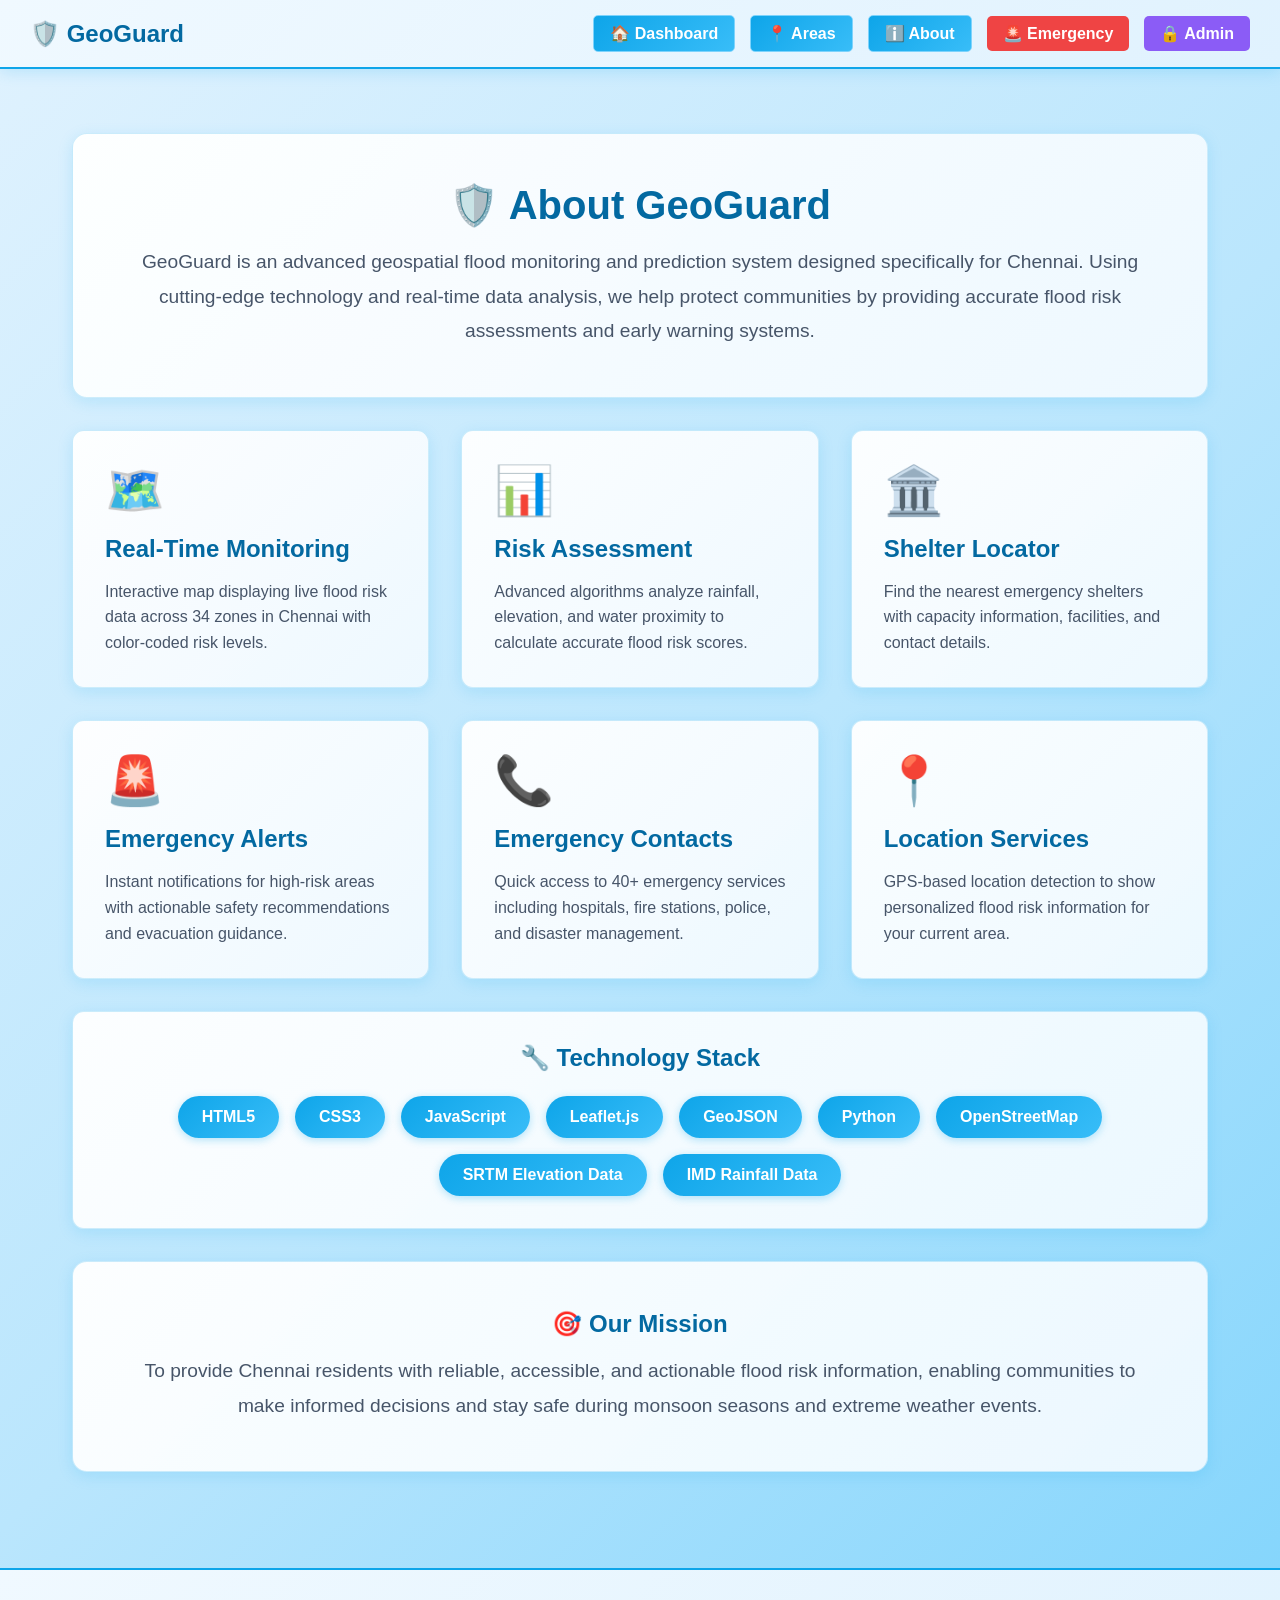
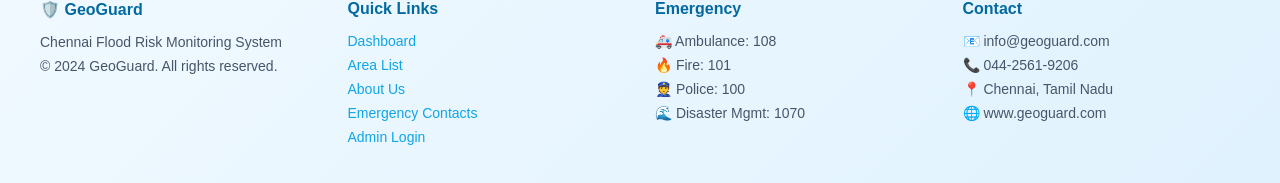
==== web/about.html @ 132270ce "Initial commit: GeoGuard flood risk monitor" ====
<!DOCTYPE html>
<html lang="en">
<head>
    <meta charset="UTF-8">
    <meta name="viewport" content="width=device-width, initial-scale=1.0">
    <title>About - GeoGuard</title>
    <link rel="stylesheet" href="style.css">
    <style>
        body {
            height: auto;
            overflow-y: auto;
            min-height: 100vh;
        }
        
        .about-container {
            max-width: 1200px;
            margin: 2rem auto;
            padding: 2rem;
        }
        
        .about-hero {
            background: linear-gradient(135deg, rgba(255, 255, 255, 0.95) 0%, rgba(240, 249, 255, 0.95) 100%);
            padding: 3rem;
            border-radius: 15px;
            text-align: center;
            margin-bottom: 2rem;
            box-shadow: 0 4px 15px rgba(14, 165, 233, 0.15);
            border: 1px solid rgba(14, 165, 233, 0.2);
        }
        
        .about-hero h1 {
            color: #0369a1;
            font-size: 2.5rem;
            margin-bottom: 1rem;
        }
        
        .about-hero p {
            color: #475569;
            font-size: 1.2rem;
            line-height: 1.8;
        }
        
        .features-grid {
            display: grid;
            grid-template-columns: repeat(auto-fit, minmax(300px, 1fr));
            gap: 2rem;
            margin-bottom: 2rem;
        }
        
        .feature-card {
            background: linear-gradient(135deg, rgba(255, 255, 255, 0.95) 0%, rgba(240, 249, 255, 0.95) 100%);
            padding: 2rem;
            border-radius: 12px;
            box-shadow: 0 4px 15px rgba(14, 165, 233, 0.15);
            border: 1px solid rgba(14, 165, 233, 0.2);
            transition: all 0.3s;
        }
        
        .feature-card:hover {
            transform: translateY(-5px);
            box-shadow: 0 8px 25px rgba(14, 165, 233, 0.25);
        }
        
        .feature-icon {
            font-size: 3rem;
            margin-bottom: 1rem;
        }
        
        .feature-card h3 {
            color: #0369a1;
            margin-bottom: 1rem;
            font-size: 1.5rem;
        }
        
        .feature-card p {
            color: #475569;
            line-height: 1.6;
        }
        
        .tech-stack {
            background: linear-gradient(135deg, rgba(255, 255, 255, 0.95) 0%, rgba(240, 249, 255, 0.95) 100%);
            padding: 2rem;
            border-radius: 12px;
            box-shadow: 0 4px 15px rgba(14, 165, 233, 0.15);
            border: 1px solid rgba(14, 165, 233, 0.2);
            margin-bottom: 2rem;
        }
        
        .tech-stack h2 {
            color: #0369a1;
            margin-bottom: 1.5rem;
            text-align: center;
        }
        
        .tech-list {
            display: flex;
            flex-wrap: wrap;
            gap: 1rem;
            justify-content: center;
        }
        
        .tech-item {
            background: linear-gradient(135deg, #0ea5e9 0%, #38bdf8 100%);
            color: white;
            padding: 0.75rem 1.5rem;
            border-radius: 25px;
            font-weight: 600;
            box-shadow: 0 2px 8px rgba(14, 165, 233, 0.3);
        }
    </style>
</head>
<body>
    <div class="header">
        <div class="logo">
            <span class="logo-icon">🛡️</span>
            <span>GeoGuard</span>
        </div>
        <nav class="nav">
            <a href="index.html" class="nav-link">🏠 Dashboard</a>
            <a href="areas.html" class="nav-link">📍 Areas</a>
            <a href="about.html" class="nav-link active">ℹ️ About</a>
            <a href="emergency.html" class="emergency-link">🚨 Emergency</a>
            <a href="login.html" class="admin-link">🔒 Admin</a>
        </nav>
    </div>

    <div class="about-container">
        <div class="about-hero">
            <h1>🛡️ About GeoGuard</h1>
            <p>GeoGuard is an advanced geospatial flood monitoring and prediction system designed specifically for Chennai. 
            Using cutting-edge technology and real-time data analysis, we help protect communities by providing accurate 
            flood risk assessments and early warning systems.</p>
        </div>

        <div class="features-grid">
            <div class="feature-card">
                <div class="feature-icon">🗺️</div>
                <h3>Real-Time Monitoring</h3>
                <p>Interactive map displaying live flood risk data across 34 zones in Chennai with color-coded risk levels.</p>
            </div>

            <div class="feature-card">
                <div class="feature-icon">📊</div>
                <h3>Risk Assessment</h3>
                <p>Advanced algorithms analyze rainfall, elevation, and water proximity to calculate accurate flood risk scores.</p>
            </div>

            <div class="feature-card">
                <div class="feature-icon">🏛️</div>
                <h3>Shelter Locator</h3>
                <p>Find the nearest emergency shelters with capacity information, facilities, and contact details.</p>
            </div>

            <div class="feature-card">
                <div class="feature-icon">🚨</div>
                <h3>Emergency Alerts</h3>
                <p>Instant notifications for high-risk areas with actionable safety recommendations and evacuation guidance.</p>
            </div>

            <div class="feature-card">
                <div class="feature-icon">📞</div>
                <h3>Emergency Contacts</h3>
                <p>Quick access to 40+ emergency services including hospitals, fire stations, police, and disaster management.</p>
            </div>

            <div class="feature-card">
                <div class="feature-icon">📍</div>
                <h3>Location Services</h3>
                <p>GPS-based location detection to show personalized flood risk information for your current area.</p>
            </div>
        </div>

        <div class="tech-stack">
            <h2>🔧 Technology Stack</h2>
            <div class="tech-list">
                <span class="tech-item">HTML5</span>
                <span class="tech-item">CSS3</span>
                <span class="tech-item">JavaScript</span>
                <span class="tech-item">Leaflet.js</span>
                <span class="tech-item">GeoJSON</span>
                <span class="tech-item">Python</span>
                <span class="tech-item">OpenStreetMap</span>
                <span class="tech-item">SRTM Elevation Data</span>
                <span class="tech-item">IMD Rainfall Data</span>
            </div>
        </div>

        <div class="about-hero">
            <h2 style="color: #0369a1; margin-bottom: 1rem;">🎯 Our Mission</h2>
            <p>To provide Chennai residents with reliable, accessible, and actionable flood risk information, 
            enabling communities to make informed decisions and stay safe during monsoon seasons and extreme weather events.</p>
        </div>
    </div>

    <footer class="footer">
        <div class="footer-content">
            <div class="footer-section">
                <h4>🛡️ GeoGuard</h4>
                <p>Chennai Flood Risk Monitoring System</p>
                <p>&copy; 2024 GeoGuard. All rights reserved.</p>
            </div>
            <div class="footer-section">
                <h4>Quick Links</h4>
                <a href="index.html">Dashboard</a>
                <a href="areas.html">Area List</a>
                <a href="about.html">About Us</a>
                <a href="emergency.html">Emergency Contacts</a>
                <a href="login.html">Admin Login</a>
            </div>
            <div class="footer-section">
                <h4>Emergency</h4>
                <p>🚑 Ambulance: 108</p>
                <p>🔥 Fire: 101</p>
                <p>👮 Police: 100</p>
                <p>🌊 Disaster Mgmt: 1070</p>
            </div>
            <div class="footer-section">
                <h4>Contact</h4>
                <p>📧 info@geoguard.com</p>
                <p>📞 044-2561-9206</p>
                <p>📍 Chennai, Tamil Nadu</p>
                <p>🌐 www.geoguard.com</p>
            </div>
        </div>
    </footer>
</body>
</html>
---- web/style.css ----
* {
    margin: 0;
    padding: 0;
    box-sizing: border-box;
}

body {
    font-family: 'Segoe UI', Tahoma, Geneva, Verdana, sans-serif;
    background: linear-gradient(135deg, #e0f2fe 0%, #bae6fd 50%, #7dd3fc 100%);
    color: #0c4a6e;
    height: 100vh;
    overflow: hidden;
}

.header {
    background: linear-gradient(135deg, #f0f9ff 0%, #e0f2fe 100%);
    padding: 15px 30px;
    display: flex;
    justify-content: space-between;
    align-items: center;
    backdrop-filter: blur(10px);
    border-bottom: 2px solid #0ea5e9;
    box-shadow: 0 2px 15px rgba(14, 165, 233, 0.2);
}

.logo {
    font-size: 24px;
    font-weight: bold;
    color: #0369a1;
}

.nav {
    display: flex;
    gap: 15px;
    align-items: center;
}

.nav-link {
    background: linear-gradient(135deg, #0ea5e9 0%, #38bdf8 100%);
    color: #fff;
    padding: 8px 16px;
    border-radius: 5px;
    text-decoration: none;
    font-weight: bold;
    transition: all 0.3s;
    border: 1px solid #7dd3fc;
}

.nav-link:hover {
    background: linear-gradient(135deg, #0284c7 0%, #0ea5e9 100%);
    transform: scale(1.05);
    box-shadow: 0 4px 12px rgba(14, 165, 233, 0.3);
}

.status-bar {
    display: flex;
    gap: 30px;
    align-items: center;
}

.emergency-link {
    background: #ef4444;
    color: #fff;
    padding: 8px 16px;
    border-radius: 5px;
    text-decoration: none;
    font-weight: bold;
    transition: all 0.3s;
}

.emergency-link:hover {
    background: #dc2626;
    transform: scale(1.05);
}

.emergency-link:hover {
    background: linear-gradient(135deg, #dc2626 0%, #ef4444 100%);
    transform: translateY(-2px);
    box-shadow: 0 6px 20px rgba(239, 68, 68, 0.4);
}

.admin-link {
    background: #8b5cf6;
    color: #fff;
    padding: 8px 16px;
    border-radius: 5px;
    text-decoration: none;
    font-weight: bold;
    transition: all 0.3s;
}

.admin-link:hover {
    background: #7c3aed;
    transform: scale(1.05);
}

.status-item {
    display: flex;
    flex-direction: column;
    align-items: center;
}

.status-label {
    font-size: 12px;
    opacity: 0.8;
    color: #475569;
}

.risk-high {
    color: #ef4444;
    font-weight: bold;
}

.main-container {
    display: flex;
    height: calc(100vh - 70px);
    gap: 10px;
    padding: 10px;
}

.left-panel, .right-panel {
    background: linear-gradient(135deg, rgba(255, 255, 255, 0.95) 0%, rgba(240, 249, 255, 0.95) 100%);
    backdrop-filter: blur(10px);
    border-radius: 10px;
    padding: 20px;
    overflow-y: auto;
    box-shadow: 0 4px 15px rgba(14, 165, 233, 0.15);
    border: 1px solid rgba(14, 165, 233, 0.2);
}

.left-panel {
    width: 20%;
    min-width: 250px;
}

.right-panel {
    width: 20%;
    min-width: 250px;
}

.map-container {
    flex: 1;
    border-radius: 10px;
    overflow: hidden;
    box-shadow: 0 8px 32px rgba(0, 0, 0, 0.3);
    position: relative;
}

.map-controls {
    position: absolute;
    top: 20px;
    left: 20px;
    right: 20px;
    z-index: 1000;
    display: flex;
    gap: 10px;
}

.search-container {
    flex: 1;
    position: relative;
}

.location-search {
    width: 100%;
    padding: 12px 20px;
    border: 2px solid #bae6fd;
    border-radius: 25px;
    font-size: 14px;
    box-shadow: 0 2px 10px rgba(14, 165, 233, 0.15);
    background: rgba(255, 255, 255, 0.95);
    color: #0c4a6e;
}

.location-search:focus {
    outline: none;
    box-shadow: 0 4px 15px rgba(14, 165, 233, 0.3);
    border-color: #0ea5e9;
}

.search-results {
    position: absolute;
    top: 50px;
    left: 0;
    right: 0;
    background: linear-gradient(135deg, rgba(255, 255, 255, 0.98) 0%, rgba(240, 249, 255, 0.98) 100%);
    border-radius: 10px;
    box-shadow: 0 4px 15px rgba(14, 165, 233, 0.2);
    max-height: 300px;
    overflow-y: auto;
    display: none;
    border: 1px solid #bae6fd;
}

.search-results.active {
    display: block;
}

.search-result-item {
    padding: 12px 20px;
    cursor: pointer;
    border-bottom: 1px solid rgba(14, 165, 233, 0.1);
    color: #0c4a6e;
    transition: all 0.2s;
}

.search-result-item:hover {
    background: rgba(14, 165, 233, 0.1);
}

.search-result-item:last-child {
    border-bottom: none;
}

.location-btn {
    background: linear-gradient(135deg, #0ea5e9 0%, #38bdf8 100%);
    color: white;
    border: 1px solid #7dd3fc;
    padding: 12px 24px;
    border-radius: 25px;
    font-size: 14px;
    font-weight: bold;
    cursor: pointer;
    box-shadow: 0 2px 10px rgba(14, 165, 233, 0.2);
    transition: all 0.3s;
    white-space: nowrap;
}

.location-btn:hover {
    background: linear-gradient(135deg, #0284c7 0%, #0ea5e9 100%);
    transform: scale(1.05);
    box-shadow: 0 4px 15px rgba(14, 165, 233, 0.3);
}

.location-btn:active {
    transform: scale(0.95);
}

#map {
    width: 100%;
    height: 100%;
}

.panel-section {
    margin-bottom: 30px;
}

.panel-section h3 {
    margin-bottom: 15px;
    font-size: 18px;
    border-bottom: 2px solid #0ea5e9;
    padding-bottom: 10px;
    color: #0369a1;
}

.metric-card {
    background: linear-gradient(135deg, rgba(255, 255, 255, 0.9) 0%, rgba(240, 249, 255, 0.9) 100%);
    padding: 15px;
    border-radius: 8px;
    margin-bottom: 10px;
    border-left: 4px solid;
    box-shadow: 0 2px 8px rgba(14, 165, 233, 0.1);
    cursor: pointer;
    transition: all 0.3s ease;
    border: 1px solid rgba(14, 165, 233, 0.15);
}

.metric-card:hover {
    transform: translateX(5px);
    box-shadow: 0 4px 15px rgba(14, 165, 233, 0.25);
    border: 1px solid rgba(14, 165, 233, 0.3);
}

.metric-card.safe {
    border-color: #10b981;
}

.metric-card.moderate {
    border-color: #f59e0b;
}

.metric-card.high {
    border-color: #f97316;
}

.metric-card.severe {
    border-color: #ef4444;
}

.metric-label {
    font-size: 14px;
    opacity: 0.8;
    margin-bottom: 5px;
    color: #475569;
}

.metric-value {
    font-size: 32px;
    font-weight: bold;
    color: #0369a1;
}

.alert-item {
    background: linear-gradient(135deg, rgba(239, 68, 68, 0.2) 0%, rgba(220, 38, 38, 0.2) 100%);
    border-left: 4px solid #ef4444;
    padding: 12px;
    border-radius: 5px;
    margin-bottom: 10px;
    font-size: 14px;
    border: 1px solid rgba(239, 68, 68, 0.3);
    box-shadow: 0 2px 8px rgba(239, 68, 68, 0.2);
}

.alert-item code {
    background: rgba(0, 0, 0, 0.3);
    padding: 2px 6px;
    border-radius: 3px;
    font-family: 'Courier New', monospace;
    font-size: 12px;
}

.contact-list {
    display: flex;
    flex-direction: column;
    gap: 10px;
}

.contact-item {
    background: linear-gradient(135deg, rgba(255, 255, 255, 0.8) 0%, rgba(240, 249, 255, 0.8) 100%);
    padding: 12px;
    border-radius: 5px;
    font-size: 14px;
    color: #0c4a6e;
    box-shadow: 0 2px 6px rgba(14, 165, 233, 0.1);
    border: 1px solid rgba(14, 165, 233, 0.15);
}

.leaflet-popup-content-wrapper {
    background: rgba(255, 255, 255, 0.98);
    color: #0c4a6e;
    border-radius: 8px;
}

.leaflet-popup-content {
    margin: 15px;
}

.popup-title {
    font-size: 16px;
    font-weight: bold;
    margin-bottom: 10px;
    color: #0369a1;
}

.popup-info {
    font-size: 13px;
    line-height: 1.6;
    color: #0c4a6e;
}

.popup-info div {
    margin-bottom: 5px;
}

.shelter-item:hover {
    background: rgba(16, 185, 129, 0.1) !important;
    transform: translateX(5px) !important;
}

.shelter-marker {
    font-size: 24px;
}

::-webkit-scrollbar {
    width: 8px;
}

::-webkit-scrollbar-track {
    background: rgba(186, 230, 253, 0.3);
    border-radius: 10px;
}

::-webkit-scrollbar-thumb {
    background: rgba(14, 165, 233, 0.5);
    border-radius: 10px;
}

::-webkit-scrollbar-thumb:hover {
    background: rgba(14, 165, 233, 0.7);
}

/* Footer */
.footer {
    background: linear-gradient(135deg, #f0f9ff 0%, #e0f2fe 100%);
    padding: 30px;
    border-top: 2px solid #0ea5e9;
    margin-top: auto;
}

.footer-content {
    max-width: 1200px;
    margin: 0 auto;
    display: grid;
    grid-template-columns: repeat(auto-fit, minmax(200px, 1fr));
    gap: 30px;
}

.footer-section h4 {
    color: #0369a1;
    margin-bottom: 15px;
    font-size: 16px;
}

.footer-section p {
    color: #475569;
    font-size: 14px;
    margin-bottom: 8px;
}

.footer-section a {
    display: block;
    color: #0ea5e9;
    text-decoration: none;
    font-size: 14px;
    margin-bottom: 8px;
    transition: all 0.3s;
}

.footer-section a:hover {
    color: #0284c7;
    padding-left: 5px;
}

@media (max-width: 768px) {
    .footer-content {
        grid-template-columns: 1fr;
        text-align: center;
    }
}
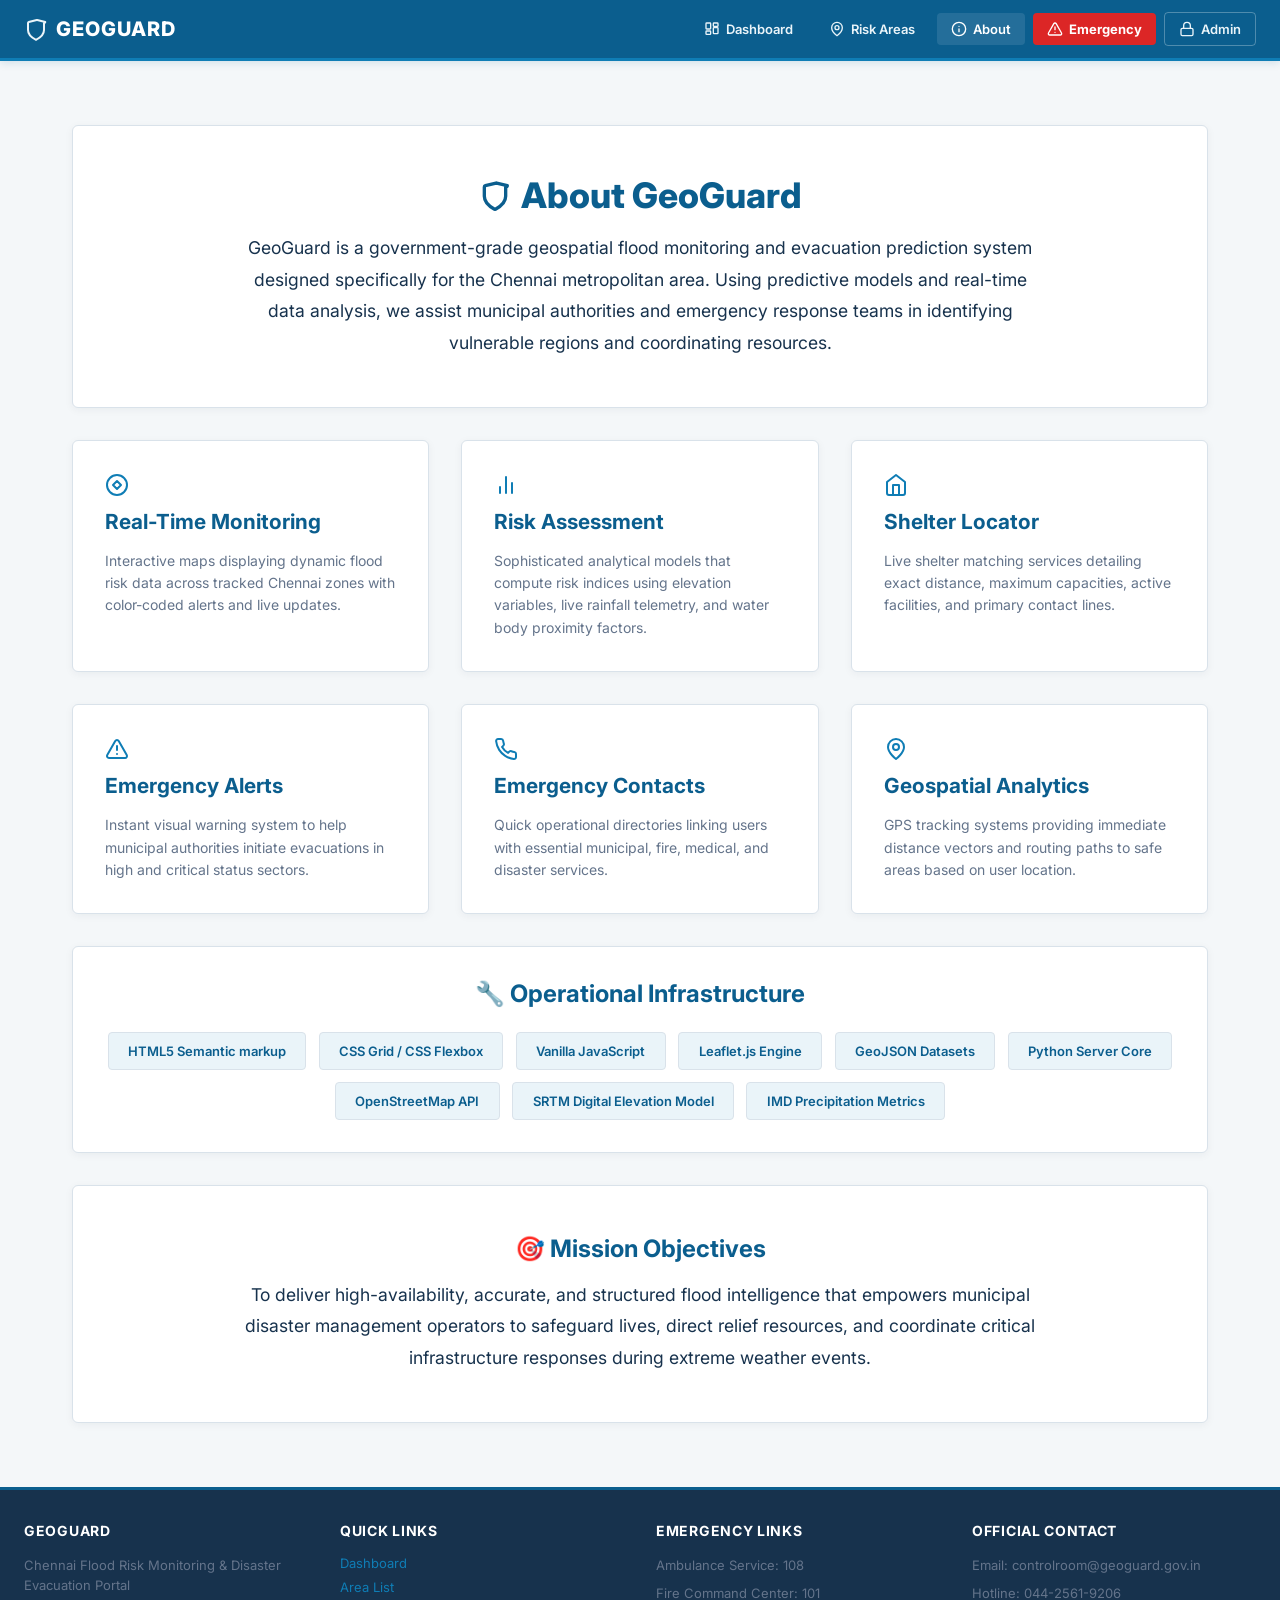
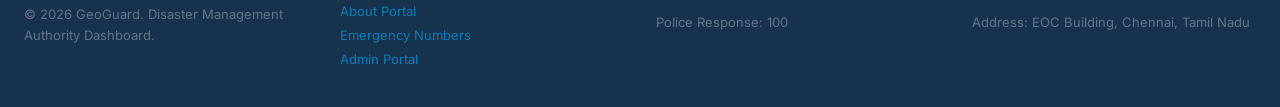
==== commit 55519901: "Redesign Citizen and Admin dashboards, implement dynamic alert synchronization, horizontal emergency" ====
--- a/web/about.html
+++ b/web/about.html
@@ -16,210 +16,251 @@
             max-width: 1200px;
             margin: 2rem auto;
             padding: 2rem;
+            display: flex;
+            flex-direction: column;
+            gap: 2rem;
         }
         
         .about-hero {
-            background: linear-gradient(135deg, rgba(255, 255, 255, 0.95) 0%, rgba(240, 249, 255, 0.95) 100%);
+            background-color: #FFFFFF;
             padding: 3rem;
-            border-radius: 15px;
+            border-radius: 6px;
             text-align: center;
-            margin-bottom: 2rem;
-            box-shadow: 0 4px 15px rgba(14, 165, 233, 0.15);
-            border: 1px solid rgba(14, 165, 233, 0.2);
+            box-shadow: 0 2px 8px rgba(15, 45, 65, 0.05);
+            border: 1px solid #D9E2EA;
         }
         
         .about-hero h1 {
-            color: #0369a1;
-            font-size: 2.5rem;
+            color: #0B5E8E;
+            font-size: 2.2rem;
+            font-weight: 800;
             margin-bottom: 1rem;
+            display: flex;
+            align-items: center;
+            justify-content: center;
+            gap: 10px;
         }
         
         .about-hero p {
-            color: #475569;
-            font-size: 1.2rem;
+            color: #17324D;
+            font-size: 1.1rem;
             line-height: 1.8;
+            max-width: 800px;
+            margin: 0 auto;
         }
         
         .features-grid {
             display: grid;
             grid-template-columns: repeat(auto-fit, minmax(300px, 1fr));
             gap: 2rem;
-            margin-bottom: 2rem;
         }
         
         .feature-card {
-            background: linear-gradient(135deg, rgba(255, 255, 255, 0.95) 0%, rgba(240, 249, 255, 0.95) 100%);
+            background-color: #FFFFFF;
             padding: 2rem;
-            border-radius: 12px;
-            box-shadow: 0 4px 15px rgba(14, 165, 233, 0.15);
-            border: 1px solid rgba(14, 165, 233, 0.2);
-            transition: all 0.3s;
+            border-radius: 6px;
+            box-shadow: 0 2px 8px rgba(15, 45, 65, 0.05);
+            border: 1px solid #D9E2EA;
+            transition: all 0.2s ease;
         }
         
         .feature-card:hover {
-            transform: translateY(-5px);
-            box-shadow: 0 8px 25px rgba(14, 165, 233, 0.25);
-        }
-        
-        .feature-icon {
-            font-size: 3rem;
+            transform: translateY(-2px);
+            box-shadow: 0 4px 12px rgba(15, 45, 65, 0.08);
+        }
+        
+        .feature-icon-wrapper {
+            margin-bottom: 12px;
+            color: #0F7DB5;
+            display: inline-flex;
+            align-items: center;
+            justify-content: center;
+        }
+        
+        .feature-card h3 {
+            color: #0B5E8E;
             margin-bottom: 1rem;
-        }
-        
-        .feature-card h3 {
-            color: #0369a1;
-            margin-bottom: 1rem;
-            font-size: 1.5rem;
+            font-size: 1.3rem;
+            font-weight: 700;
         }
         
         .feature-card p {
-            color: #475569;
+            color: #64748B;
             line-height: 1.6;
+            font-size: 14px;
         }
         
         .tech-stack {
-            background: linear-gradient(135deg, rgba(255, 255, 255, 0.95) 0%, rgba(240, 249, 255, 0.95) 100%);
+            background-color: #FFFFFF;
             padding: 2rem;
-            border-radius: 12px;
-            box-shadow: 0 4px 15px rgba(14, 165, 233, 0.15);
-            border: 1px solid rgba(14, 165, 233, 0.2);
-            margin-bottom: 2rem;
+            border-radius: 6px;
+            box-shadow: 0 2px 8px rgba(15, 45, 65, 0.05);
+            border: 1px solid #D9E2EA;
         }
         
         .tech-stack h2 {
-            color: #0369a1;
+            color: #0B5E8E;
             margin-bottom: 1.5rem;
             text-align: center;
+            font-weight: 700;
         }
         
         .tech-list {
             display: flex;
             flex-wrap: wrap;
-            gap: 1rem;
+            gap: 0.8rem;
             justify-content: center;
         }
         
         .tech-item {
-            background: linear-gradient(135deg, #0ea5e9 0%, #38bdf8 100%);
-            color: white;
-            padding: 0.75rem 1.5rem;
-            border-radius: 25px;
+            background-color: #EAF4F9;
+            color: #0B5E8E;
+            padding: 0.6rem 1.2rem;
+            border-radius: 4px;
             font-weight: 600;
-            box-shadow: 0 2px 8px rgba(14, 165, 233, 0.3);
+            font-size: 13px;
+            border: 1px solid #D9E2EA;
         }
     </style>
 </head>
 <body>
-    <div class="header">
+    <!-- Government Emergency Header -->
+    <header class="header">
         <div class="logo">
-            <span class="logo-icon">🛡️</span>
-            <span>GeoGuard</span>
+            <svg xmlns="http://www.w3.org/2000/svg" width="24" height="24" viewBox="0 0 24 24" fill="none" stroke="currentColor" stroke-width="2" stroke-linecap="round" stroke-linejoin="round" class="logo-icon"><path d="M20 13c0 5-3.5 7.5-7.66 9.7a1 1 0 0 1-.68 0C7.5 20.5 4 18 4 13V6a1 1 0 0 1 .76-.97l8-2a1 1 0 0 1 .48 0l8 2A1 1 0 0 1 20 6z"/></svg>
+            <span>GEOGUARD</span>
         </div>
         <nav class="nav">
-            <a href="index.html" class="nav-link">🏠 Dashboard</a>
-            <a href="areas.html" class="nav-link">📍 Areas</a>
-            <a href="about.html" class="nav-link active">ℹ️ About</a>
-            <a href="emergency.html" class="emergency-link">🚨 Emergency</a>
-            <a href="login.html" class="admin-link">🔒 Admin</a>
+            <a href="index.html" class="nav-link">
+                <svg xmlns="http://www.w3.org/2000/svg" width="16" height="16" viewBox="0 0 24 24" fill="none" stroke="currentColor" stroke-width="2" stroke-linecap="round" stroke-linejoin="round"><rect width="7" height="9" x="3" y="3" rx="1"/><rect width="7" height="5" x="14" y="3" rx="1"/><rect width="7" height="9" x="14" y="10" rx="1"/><rect width="7" height="5" x="3" y="15" rx="1"/></svg>
+                Dashboard
+            </a>
+            <a href="areas.html" class="nav-link">
+                <svg xmlns="http://www.w3.org/2000/svg" width="16" height="16" viewBox="0 0 24 24" fill="none" stroke="currentColor" stroke-width="2" stroke-linecap="round" stroke-linejoin="round"><path d="M20 10c0 6-8 12-8 12s-8-6-8-12a8 8 0 0 1 16 0Z"/><circle cx="12" cy="10" r="3"/></svg>
+                Risk Areas
+            </a>
+            <a href="about.html" class="nav-link active">
+                <svg xmlns="http://www.w3.org/2000/svg" width="16" height="16" viewBox="0 0 24 24" fill="none" stroke="currentColor" stroke-width="2" stroke-linecap="round" stroke-linejoin="round"><circle cx="12" cy="12" r="10"/><path d="M12 16v-4"/><path d="M12 8h.01"/></svg>
+                About
+            </a>
+            <a href="emergency.html" class="emergency-link">
+                <svg xmlns="http://www.w3.org/2000/svg" width="16" height="16" viewBox="0 0 24 24" fill="none" stroke="currentColor" stroke-width="2" stroke-linecap="round" stroke-linejoin="round"><path d="m21.73 18-8-14a2 2 0 0 0-3.48 0l-8 14A2 2 0 0 0 4 21h16a2 2 0 0 0 1.73-3Z"/><line x1="12" y1="9" x2="12" y2="13"/><line x1="12" y1="17" x2="12.01" y2="17"/></svg>
+                Emergency
+            </a>
+            <a href="login.html" class="admin-link">
+                <svg xmlns="http://www.w3.org/2000/svg" width="16" height="16" viewBox="0 0 24 24" fill="none" stroke="currentColor" stroke-width="2" stroke-linecap="round" stroke-linejoin="round"><rect width="18" height="11" x="3" y="11" rx="2" ry="2"/><path d="M7 11V7a5 5 0 0 1 10 0v4"/></svg>
+                Admin
+            </a>
         </nav>
-    </div>
+    </header>
 
     <div class="about-container">
         <div class="about-hero">
-            <h1>🛡️ About GeoGuard</h1>
-            <p>GeoGuard is an advanced geospatial flood monitoring and prediction system designed specifically for Chennai. 
-            Using cutting-edge technology and real-time data analysis, we help protect communities by providing accurate 
-            flood risk assessments and early warning systems.</p>
+            <h1>
+                <svg xmlns="http://www.w3.org/2000/svg" width="32" height="32" viewBox="0 0 24 24" fill="none" stroke="currentColor" stroke-width="2.5" stroke-linecap="round" stroke-linejoin="round" style="color: #0B5E8E;"><path d="M20 13c0 5-3.5 7.5-7.66 9.7a1 1 0 0 1-.68 0C7.5 20.5 4 18 4 13V6a1 1 0 0 1 .76-.97l8-2a1 1 0 0 1 .48 0l8 2A1 1 0 0 1 20 6z"/></svg>
+                About GeoGuard
+            </h1>
+            <p>GeoGuard is a government-grade geospatial flood monitoring and evacuation prediction system designed specifically for the Chennai metropolitan area. Using predictive models and real-time data analysis, we assist municipal authorities and emergency response teams in identifying vulnerable regions and coordinating resources.</p>
         </div>
 
         <div class="features-grid">
             <div class="feature-card">
-                <div class="feature-icon">🗺️</div>
+                <div class="feature-icon-wrapper">
+                    <svg xmlns="http://www.w3.org/2000/svg" width="24" height="24" viewBox="0 0 24 24" fill="none" stroke="currentColor" stroke-width="2" stroke-linecap="round" stroke-linejoin="round"><circle cx="12" cy="12" r="10"/><polygon points="12 8 8 12 12 16 16 12 12 8"/></svg>
+                </div>
                 <h3>Real-Time Monitoring</h3>
-                <p>Interactive map displaying live flood risk data across 34 zones in Chennai with color-coded risk levels.</p>
-            </div>
-
-            <div class="feature-card">
-                <div class="feature-icon">📊</div>
+                <p>Interactive maps displaying dynamic flood risk data across tracked Chennai zones with color-coded alerts and live updates.</p>
+            </div>
+
+            <div class="feature-card">
+                <div class="feature-icon-wrapper">
+                    <svg xmlns="http://www.w3.org/2000/svg" width="24" height="24" viewBox="0 0 24 24" fill="none" stroke="currentColor" stroke-width="2" stroke-linecap="round" stroke-linejoin="round"><line x1="18" y1="20" x2="18" y2="10"/><line x1="12" y1="20" x2="12" y2="4"/><line x1="6" y1="20" x2="6" y2="14"/></svg>
+                </div>
                 <h3>Risk Assessment</h3>
-                <p>Advanced algorithms analyze rainfall, elevation, and water proximity to calculate accurate flood risk scores.</p>
-            </div>
-
-            <div class="feature-card">
-                <div class="feature-icon">🏛️</div>
+                <p>Sophisticated analytical models that compute risk indices using elevation variables, live rainfall telemetry, and water body proximity factors.</p>
+            </div>
+
+            <div class="feature-card">
+                <div class="feature-icon-wrapper">
+                    <svg xmlns="http://www.w3.org/2000/svg" width="24" height="24" viewBox="0 0 24 24" fill="none" stroke="currentColor" stroke-width="2" stroke-linecap="round" stroke-linejoin="round"><path d="m3 9 9-7 9 7v11a2 2 0 0 1-2 2H5a2 2 0 0 1-2-2z"/><polyline points="9 22 9 12 15 12 15 22"/></svg>
+                </div>
                 <h3>Shelter Locator</h3>
-                <p>Find the nearest emergency shelters with capacity information, facilities, and contact details.</p>
-            </div>
-
-            <div class="feature-card">
-                <div class="feature-icon">🚨</div>
+                <p>Live shelter matching services detailing exact distance, maximum capacities, active facilities, and primary contact lines.</p>
+            </div>
+
+            <div class="feature-card">
+                <div class="feature-icon-wrapper">
+                    <svg xmlns="http://www.w3.org/2000/svg" width="24" height="24" viewBox="0 0 24 24" fill="none" stroke="currentColor" stroke-width="2" stroke-linecap="round" stroke-linejoin="round"><path d="m21.73 18-8-14a2 2 0 0 0-3.48 0l-8 14A2 2 0 0 0 4 21h16a2 2 0 0 0 1.73-3Z"/><line x1="12" y1="9" x2="12" y2="13"/><line x1="12" y1="17" x2="12.01" y2="17"/></svg>
+                </div>
                 <h3>Emergency Alerts</h3>
-                <p>Instant notifications for high-risk areas with actionable safety recommendations and evacuation guidance.</p>
-            </div>
-
-            <div class="feature-card">
-                <div class="feature-icon">📞</div>
+                <p>Instant visual warning system to help municipal authorities initiate evacuations in high and critical status sectors.</p>
+            </div>
+
+            <div class="feature-card">
+                <div class="feature-icon-wrapper">
+                    <svg xmlns="http://www.w3.org/2000/svg" width="24" height="24" viewBox="0 0 24 24" fill="none" stroke="currentColor" stroke-width="2" stroke-linecap="round" stroke-linejoin="round"><path d="M22 16.92v3a2 2 0 0 1-2.18 2 19.79 19.79 0 0 1-8.63-3.07 19.5 19.5 0 0 1-6-6 19.79 19.79 0 0 1-3.07-8.67A2 2 0 0 1 4.11 2h3a2 2 0 0 1 2 1.72 12.84 12.84 0 0 0 .7 2.81 2 2 0 0 1-.45 2.11L8.09 9.91a16 16 0 0 0 6 6l1.27-1.27a2 2 0 0 1 2.11-.45 12.84 12.84 0 0 0 2.81.7A2 2 0 0 1 22 16.92z"/></svg>
+                </div>
                 <h3>Emergency Contacts</h3>
-                <p>Quick access to 40+ emergency services including hospitals, fire stations, police, and disaster management.</p>
-            </div>
-
-            <div class="feature-card">
-                <div class="feature-icon">📍</div>
-                <h3>Location Services</h3>
-                <p>GPS-based location detection to show personalized flood risk information for your current area.</p>
+                <p>Quick operational directories linking users with essential municipal, fire, medical, and disaster services.</p>
+            </div>
+
+            <div class="feature-card">
+                <div class="feature-icon-wrapper">
+                    <svg xmlns="http://www.w3.org/2000/svg" width="24" height="24" viewBox="0 0 24 24" fill="none" stroke="currentColor" stroke-width="2" stroke-linecap="round" stroke-linejoin="round"><path d="M20 10c0 6-8 12-8 12s-8-6-8-12a8 8 0 0 1 16 0Z"/><circle cx="12" cy="10" r="3"/></svg>
+                </div>
+                <h3>Geospatial Analytics</h3>
+                <p>GPS tracking systems providing immediate distance vectors and routing paths to safe areas based on user location.</p>
             </div>
         </div>
 
         <div class="tech-stack">
-            <h2>🔧 Technology Stack</h2>
+            <h2>🔧 Operational Infrastructure</h2>
             <div class="tech-list">
-                <span class="tech-item">HTML5</span>
-                <span class="tech-item">CSS3</span>
-                <span class="tech-item">JavaScript</span>
-                <span class="tech-item">Leaflet.js</span>
-                <span class="tech-item">GeoJSON</span>
-                <span class="tech-item">Python</span>
-                <span class="tech-item">OpenStreetMap</span>
-                <span class="tech-item">SRTM Elevation Data</span>
-                <span class="tech-item">IMD Rainfall Data</span>
+                <span class="tech-item">HTML5 Semantic markup</span>
+                <span class="tech-item">CSS Grid / CSS Flexbox</span>
+                <span class="tech-item">Vanilla JavaScript</span>
+                <span class="tech-item">Leaflet.js Engine</span>
+                <span class="tech-item">GeoJSON Datasets</span>
+                <span class="tech-item">Python Server Core</span>
+                <span class="tech-item">OpenStreetMap API</span>
+                <span class="tech-item">SRTM Digital Elevation Model</span>
+                <span class="tech-item">IMD Precipitation Metrics</span>
             </div>
         </div>
 
         <div class="about-hero">
-            <h2 style="color: #0369a1; margin-bottom: 1rem;">🎯 Our Mission</h2>
-            <p>To provide Chennai residents with reliable, accessible, and actionable flood risk information, 
-            enabling communities to make informed decisions and stay safe during monsoon seasons and extreme weather events.</p>
+            <h2 style="color: #0B5E8E; margin-bottom: 1rem; font-weight: 700;">🎯 Mission Objectives</h2>
+            <p>To deliver high-availability, accurate, and structured flood intelligence that empowers municipal disaster management operators to safeguard lives, direct relief resources, and coordinate critical infrastructure responses during extreme weather events.</p>
         </div>
     </div>
 
+    <!-- Government Portal Footer -->
     <footer class="footer">
         <div class="footer-content">
             <div class="footer-section">
-                <h4>🛡️ GeoGuard</h4>
-                <p>Chennai Flood Risk Monitoring System</p>
-                <p>&copy; 2024 GeoGuard. All rights reserved.</p>
+                <h4>GEOGUARD</h4>
+                <p>Chennai Flood Risk Monitoring & Disaster Evacuation Portal</p>
+                <p>&copy; 2026 GeoGuard. Disaster Management Authority Dashboard.</p>
             </div>
             <div class="footer-section">
                 <h4>Quick Links</h4>
                 <a href="index.html">Dashboard</a>
                 <a href="areas.html">Area List</a>
-                <a href="about.html">About Us</a>
-                <a href="emergency.html">Emergency Contacts</a>
-                <a href="login.html">Admin Login</a>
-            </div>
-            <div class="footer-section">
-                <h4>Emergency</h4>
-                <p>🚑 Ambulance: 108</p>
-                <p>🔥 Fire: 101</p>
-                <p>👮 Police: 100</p>
-                <p>🌊 Disaster Mgmt: 1070</p>
-            </div>
-            <div class="footer-section">
-                <h4>Contact</h4>
-                <p>📧 info@geoguard.com</p>
-                <p>📞 044-2561-9206</p>
-                <p>📍 Chennai, Tamil Nadu</p>
-                <p>🌐 www.geoguard.com</p>
+                <a href="about.html">About Portal</a>
+                <a href="emergency.html">Emergency Numbers</a>
+                <a href="login.html">Admin Portal</a>
+            </div>
+            <div class="footer-section">
+                <h4>Emergency Links</h4>
+                <p>Ambulance Service: 108</p>
+                <p>Fire Command Center: 101</p>
+                <p>Police Response: 100</p>
+            </div>
+            <div class="footer-section">
+                <h4>Official Contact</h4>
+                <p>Email: controlroom@geoguard.gov.in</p>
+                <p>Hotline: 044-2561-9206</p>
+                <p>Address: EOC Building, Chennai, Tamil Nadu</p>
             </div>
         </div>
     </footer>
--- a/web/style.css
+++ b/web/style.css
@@ -1,3 +1,5 @@
+@import url('https://fonts.googleapis.com/css2?family=Inter:wght@400;500;600;700;800&display=swap');
+
 * {
     margin: 0;
     padding: 0;
@@ -5,155 +7,423 @@
 }
 
 body {
-    font-family: 'Segoe UI', Tahoma, Geneva, Verdana, sans-serif;
-    background: linear-gradient(135deg, #e0f2fe 0%, #bae6fd 50%, #7dd3fc 100%);
-    color: #0c4a6e;
-    height: 100vh;
+    font-family: 'Inter', 'Segoe UI', Roboto, Helvetica, Arial, sans-serif;
+    background-color: #F4F7F9;
+    color: #17324D;
+    min-height: 100vh;
+    display: flex;
+    flex-direction: column;
+    overflow-x: hidden;
+}
+
+/* 1. Government Emergency Header */
+.header {
+    background-color: #0B5E8E;
+    color: #FFFFFF;
+    padding: 12px 24px;
+    display: flex;
+    justify-content: space-between;
+    align-items: center;
+    border-bottom: 3px solid #0F7DB5;
+    box-shadow: 0 2px 8px rgba(11, 94, 142, 0.15);
+    z-index: 1000;
+}
+
+.logo {
+    font-size: 20px;
+    font-weight: 800;
+    letter-spacing: 0.05em;
+    display: flex;
+    align-items: center;
+    gap: 8px;
+}
+
+.logo-icon {
+    color: #EAF4F9;
+}
+
+.nav {
+    display: flex;
+    gap: 8px;
+    align-items: center;
+}
+
+.nav-link {
+    display: inline-flex;
+    align-items: center;
+    gap: 6px;
+    color: #EAF4F9;
+    padding: 8px 14px;
+    border-radius: 4px;
+    text-decoration: none;
+    font-weight: 600;
+    font-size: 13px;
+    transition: all 0.2s ease;
+}
+
+.nav-link:hover, .nav-link.active {
+    background-color: rgba(255, 255, 255, 0.1);
+    color: #FFFFFF;
+}
+
+.emergency-link {
+    display: inline-flex;
+    align-items: center;
+    gap: 6px;
+    background-color: #DC2626;
+    color: #FFFFFF;
+    padding: 8px 14px;
+    border-radius: 4px;
+    text-decoration: none;
+    font-weight: 700;
+    font-size: 13px;
+    transition: all 0.2s ease;
+}
+
+.emergency-link:hover {
+    background-color: #B91C1C;
+    transform: translateY(-1px);
+}
+
+.admin-link {
+    display: inline-flex;
+    align-items: center;
+    gap: 6px;
+    background-color: transparent;
+    color: #EAF4F9;
+    padding: 8px 14px;
+    border-radius: 4px;
+    text-decoration: none;
+    font-weight: 600;
+    font-size: 13px;
+    border: 1px solid rgba(234, 244, 249, 0.3);
+    transition: all 0.2s ease;
+}
+
+.admin-link:hover {
+    background-color: rgba(255, 255, 255, 0.05);
+    color: #FFFFFF;
+}
+
+.status-bar {
+    display: flex;
+    gap: 20px;
+    align-items: center;
+}
+
+.status-indicator {
+    background-color: rgba(22, 163, 74, 0.15);
+    border: 1px solid rgba(22, 163, 74, 0.3);
+    padding: 4px 10px;
+    border-radius: 20px;
+    display: flex;
+    align-items: center;
+    gap: 6px;
+}
+
+.status-dot {
+    width: 8px;
+    height: 8px;
+    background-color: #16A34A;
+    border-radius: 50%;
+    display: inline-block;
+    box-shadow: 0 0 0 2px rgba(22, 163, 74, 0.3);
+}
+
+.status-text {
+    color: #16A34A;
+    font-size: 11px;
+    font-weight: 700;
+    letter-spacing: 0.05em;
+}
+
+.status-item {
+    display: flex;
+    flex-direction: column;
+    align-items: flex-start;
+}
+
+.status-label {
+    font-size: 10px;
+    text-transform: uppercase;
+    letter-spacing: 0.03em;
+    color: #94a3b8;
+}
+
+.status-value {
+    font-weight: 600;
+    font-size: 13px;
+    color: #EAF4F9;
+}
+
+.risk-high {
+    color: #F87171 !important;
+}
+
+/* LIVE STATUS BANNER */
+.status-banner {
+    display: flex;
+    justify-content: space-between;
+    align-items: center;
+    padding: 10px 24px;
+    font-size: 13px;
+    transition: all 0.3s ease;
+    border-bottom: 1px solid #D9E2EA;
+}
+
+.status-banner.operational {
+    background-color: #F0FDF4;
+    border-bottom-color: #BBF7D0;
+    color: #15803D;
+}
+
+.status-banner.critical {
+    background-color: #FEF2F2;
+    border-bottom-color: #FCA5A5;
+    color: #991B1B;
+}
+
+.status-banner-content {
+    display: flex;
+    align-items: center;
+    gap: 10px;
+    flex-wrap: wrap;
+}
+
+.status-banner-dot {
+    width: 10px;
+    height: 10px;
+    border-radius: 50%;
+    display: inline-block;
+}
+
+.operational .status-banner-dot {
+    background-color: #16A34A;
+    box-shadow: 0 0 0 2px rgba(22, 163, 74, 0.3);
+}
+
+.critical .status-banner-dot {
+    background-color: #DC2626;
+    box-shadow: 0 0 0 2px rgba(220, 38, 38, 0.3);
+    animation: flash 1s infinite alternate;
+}
+
+@keyframes flash {
+    from { opacity: 0.5; }
+    to { opacity: 1; }
+}
+
+.status-banner-message {
+    font-weight: 500;
+    margin-right: 10px;
+}
+
+.status-banner-time {
+    font-size: 11px;
+    color: #64748B;
+}
+
+.status-banner-actions {
+    display: flex;
+    gap: 8px;
+}
+
+/* 2. Dashboard Content & Subheader */
+.dashboard-content {
+    max-width: 1600px;
+    width: 100%;
+    margin: 0 auto;
+    padding: 20px 24px;
+    display: flex;
+    flex-direction: column;
+    gap: 20px;
+    flex: 1;
+}
+
+.dashboard-header {
+    margin-bottom: 4px;
+}
+
+.dashboard-header h1 {
+    font-size: 24px;
+    font-weight: 800;
+    color: #17324D;
+    letter-spacing: -0.01em;
+    margin-bottom: 4px;
+}
+
+.dashboard-header p {
+    font-size: 14px;
+    color: #64748B;
+}
+
+/* 3. Risk Summary Metrics Cards Row */
+.risk-summary-container {
+    display: grid;
+    grid-template-columns: repeat(4, 1fr);
+    gap: 16px;
+}
+
+.metric-card {
+    background-color: #FFFFFF;
+    border: 1px solid #D9E2EA;
+    border-radius: 6px;
+    padding: 16px;
+    display: flex;
+    align-items: center;
+    position: relative;
+    box-shadow: 0 2px 8px rgba(15, 45, 65, 0.05);
+    cursor: pointer;
+    transition: transform 0.2s, box-shadow 0.2s;
+    height: 78px;
+}
+
+.metric-card:hover {
+    transform: translateY(-2px);
+    box-shadow: 0 4px 12px rgba(15, 45, 65, 0.08);
+}
+
+.metric-border-left {
+    position: absolute;
+    left: 0;
+    top: 0;
+    bottom: 0;
+    width: 6px;
+    border-top-left-radius: 6px;
+    border-bottom-left-radius: 6px;
+}
+
+.metric-icon-box {
+    margin-left: 6px;
+    margin-right: 14px;
+    display: flex;
+    align-items: center;
+    justify-content: center;
+}
+
+.metric-content {
+    display: flex;
+    flex-direction: column;
+}
+
+.metric-label {
+    font-size: 11px;
+    font-weight: 700;
+    letter-spacing: 0.05em;
+    margin-bottom: 2px;
+}
+
+.metric-value {
+    font-size: 24px;
+    font-weight: 800;
+    line-height: 1;
+    color: #17324D;
+}
+
+.metric-status {
+    font-size: 11px;
+    color: #64748B;
+    margin-top: 2px;
+}
+
+/* Specific Risk States for Cards */
+.metric-card.safe .metric-border-left { background-color: #16A34A; }
+.metric-card.safe .metric-label { color: #16A34A; }
+.metric-card.safe .metric-icon-box { color: #16A34A; }
+
+.metric-card.moderate .metric-border-left { background-color: #F59E0B; }
+.metric-card.moderate .metric-label { color: #D97706; }
+.metric-card.moderate .metric-icon-box { color: #F59E0B; }
+
+.metric-card.high .metric-border-left { background-color: #EA580C; }
+.metric-card.high .metric-label { color: #EA580C; }
+.metric-card.high .metric-icon-box { color: #EA580C; }
+
+.metric-card.severe .metric-border-left { background-color: #DC2626; }
+.metric-card.severe .metric-label { color: #DC2626; }
+.metric-card.severe .metric-icon-box { color: #DC2626; }
+
+/* 4. Main 70/30 Layout */
+.main-layout {
+    display: flex;
+    gap: 20px;
+    height: 520px;
+    min-height: 520px;
+}
+
+/* Map Container (70%) */
+.map-container {
+    width: 70%;
+    background-color: #FFFFFF;
+    border: 1px solid #D9E2EA;
+    border-radius: 8px;
+    box-shadow: 0 2px 8px rgba(15, 45, 65, 0.08);
+    position: relative;
     overflow: hidden;
-}
-
-.header {
-    background: linear-gradient(135deg, #f0f9ff 0%, #e0f2fe 100%);
-    padding: 15px 30px;
+    display: flex;
+    flex-direction: column;
+}
+
+.map-section-header {
+    background-color: #FFFFFF;
+    border-bottom: 1px solid #D9E2EA;
+    padding: 10px 16px;
     display: flex;
     justify-content: space-between;
     align-items: center;
-    backdrop-filter: blur(10px);
-    border-bottom: 2px solid #0ea5e9;
-    box-shadow: 0 2px 15px rgba(14, 165, 233, 0.2);
-}
-
-.logo {
-    font-size: 24px;
-    font-weight: bold;
-    color: #0369a1;
-}
-
-.nav {
-    display: flex;
-    gap: 15px;
-    align-items: center;
-}
-
-.nav-link {
-    background: linear-gradient(135deg, #0ea5e9 0%, #38bdf8 100%);
-    color: #fff;
-    padding: 8px 16px;
-    border-radius: 5px;
-    text-decoration: none;
-    font-weight: bold;
-    transition: all 0.3s;
-    border: 1px solid #7dd3fc;
-}
-
-.nav-link:hover {
-    background: linear-gradient(135deg, #0284c7 0%, #0ea5e9 100%);
-    transform: scale(1.05);
-    box-shadow: 0 4px 12px rgba(14, 165, 233, 0.3);
-}
-
-.status-bar {
-    display: flex;
-    gap: 30px;
-    align-items: center;
-}
-
-.emergency-link {
-    background: #ef4444;
-    color: #fff;
-    padding: 8px 16px;
-    border-radius: 5px;
-    text-decoration: none;
-    font-weight: bold;
-    transition: all 0.3s;
-}
-
-.emergency-link:hover {
-    background: #dc2626;
-    transform: scale(1.05);
-}
-
-.emergency-link:hover {
-    background: linear-gradient(135deg, #dc2626 0%, #ef4444 100%);
-    transform: translateY(-2px);
-    box-shadow: 0 6px 20px rgba(239, 68, 68, 0.4);
-}
-
-.admin-link {
-    background: #8b5cf6;
-    color: #fff;
-    padding: 8px 16px;
-    border-radius: 5px;
-    text-decoration: none;
-    font-weight: bold;
-    transition: all 0.3s;
-}
-
-.admin-link:hover {
-    background: #7c3aed;
-    transform: scale(1.05);
-}
-
-.status-item {
-    display: flex;
-    flex-direction: column;
-    align-items: center;
-}
-
-.status-label {
-    font-size: 12px;
-    opacity: 0.8;
-    color: #475569;
-}
-
-.risk-high {
-    color: #ef4444;
-    font-weight: bold;
-}
-
-.main-container {
-    display: flex;
-    height: calc(100vh - 70px);
-    gap: 10px;
-    padding: 10px;
-}
-
-.left-panel, .right-panel {
-    background: linear-gradient(135deg, rgba(255, 255, 255, 0.95) 0%, rgba(240, 249, 255, 0.95) 100%);
-    backdrop-filter: blur(10px);
-    border-radius: 10px;
-    padding: 20px;
-    overflow-y: auto;
-    box-shadow: 0 4px 15px rgba(14, 165, 233, 0.15);
-    border: 1px solid rgba(14, 165, 233, 0.2);
-}
-
-.left-panel {
-    width: 20%;
-    min-width: 250px;
-}
-
-.right-panel {
-    width: 20%;
-    min-width: 250px;
-}
-
-.map-container {
+    z-index: 999;
+}
+
+.map-title-text {
+    font-size: 13px;
+    font-weight: 700;
+    color: #0B5E8E;
+    display: flex;
+    align-items: center;
+    gap: 6px;
+}
+
+.map-legend {
+    display: flex;
+    gap: 12px;
+    font-size: 11px;
+    font-weight: 600;
+    color: #64748B;
+}
+
+.legend-item {
+    display: flex;
+    align-items: center;
+    gap: 4px;
+}
+
+.legend-dot {
+    width: 8px;
+    height: 8px;
+    border-radius: 50%;
+    display: inline-block;
+}
+
+.dot-safe { background-color: #16A34A; }
+.dot-moderate { background-color: #F59E0B; }
+.dot-high { background-color: #EA580C; }
+.dot-critical { background-color: #DC2626; }
+.dot-shelter { background-color: #0F7DB5; }
+
+#map {
+    width: 100%;
     flex: 1;
-    border-radius: 10px;
-    overflow: hidden;
-    box-shadow: 0 8px 32px rgba(0, 0, 0, 0.3);
-    position: relative;
+    background-color: #EAF4F9 !important;
 }
 
 .map-controls {
     position: absolute;
-    top: 20px;
-    left: 20px;
-    right: 20px;
+    top: 50px;
+    left: 16px;
+    right: 16px;
     z-index: 1000;
     display: flex;
-    gap: 10px;
+    gap: 12px;
 }
 
 .search-container {
@@ -161,35 +431,48 @@
     position: relative;
 }
 
+.search-icon-wrapper {
+    position: absolute;
+    left: 14px;
+    top: 50%;
+    transform: translateY(-50%);
+    color: #64748B;
+    display: flex;
+    align-items: center;
+    pointer-events: none;
+}
+
 .location-search {
     width: 100%;
-    padding: 12px 20px;
-    border: 2px solid #bae6fd;
-    border-radius: 25px;
-    font-size: 14px;
-    box-shadow: 0 2px 10px rgba(14, 165, 233, 0.15);
-    background: rgba(255, 255, 255, 0.95);
-    color: #0c4a6e;
+    padding: 10px 14px 10px 38px;
+    border: 1px solid #D9E2EA;
+    border-radius: 4px;
+    font-size: 13px;
+    font-weight: 500;
+    box-shadow: 0 2px 6px rgba(0, 0, 0, 0.08);
+    background-color: #FFFFFF;
+    color: #17324D;
+    height: 38px;
 }
 
 .location-search:focus {
     outline: none;
-    box-shadow: 0 4px 15px rgba(14, 165, 233, 0.3);
-    border-color: #0ea5e9;
+    border-color: #0F7DB5;
+    box-shadow: 0 0 0 3px rgba(15, 125, 181, 0.15);
 }
 
 .search-results {
     position: absolute;
-    top: 50px;
+    top: 42px;
     left: 0;
     right: 0;
-    background: linear-gradient(135deg, rgba(255, 255, 255, 0.98) 0%, rgba(240, 249, 255, 0.98) 100%);
-    border-radius: 10px;
-    box-shadow: 0 4px 15px rgba(14, 165, 233, 0.2);
-    max-height: 300px;
+    background-color: #FFFFFF;
+    border: 1px solid #D9E2EA;
+    border-radius: 4px;
+    box-shadow: 0 4px 12px rgba(15, 45, 65, 0.15);
+    max-height: 200px;
     overflow-y: auto;
     display: none;
-    border: 1px solid #bae6fd;
 }
 
 .search-results.active {
@@ -197,243 +480,969 @@
 }
 
 .search-result-item {
-    padding: 12px 20px;
+    padding: 10px 14px;
     cursor: pointer;
-    border-bottom: 1px solid rgba(14, 165, 233, 0.1);
-    color: #0c4a6e;
-    transition: all 0.2s;
+    border-bottom: 1px solid #EAF4F9;
+    color: #17324D;
+    font-size: 13px;
+    transition: background-color 0.15s ease;
 }
 
 .search-result-item:hover {
-    background: rgba(14, 165, 233, 0.1);
+    background-color: #EAF4F9;
+    color: #0B5E8E;
 }
 
 .search-result-item:last-child {
     border-bottom: none;
 }
 
+/* Sidebar Side Panel (30%) */
+.side-panel {
+    width: 30%;
+    display: flex;
+    flex-direction: column;
+    gap: 16px;
+    overflow-y: auto;
+    padding-right: 4px;
+}
+
+.panel-section {
+    background-color: #FFFFFF;
+    border: 1px solid #D9E2EA;
+    border-radius: 6px;
+    padding: 16px;
+    box-shadow: 0 2px 8px rgba(15, 45, 65, 0.05);
+}
+
+.section-title {
+    font-size: 12px;
+    font-weight: 700;
+    text-transform: uppercase;
+    letter-spacing: 0.05em;
+    color: #0B5E8E;
+    border-bottom: 1px solid #EAF4F9;
+    padding-bottom: 10px;
+    margin-bottom: 12px;
+    display: flex;
+    align-items: center;
+    gap: 6px;
+}
+
+.section-title svg {
+    color: #0F7DB5;
+}
+
+/* 5. Buttons style (SaaS style) */
+.btn {
+    display: inline-flex;
+    align-items: center;
+    justify-content: center;
+    gap: 8px;
+    padding: 10px 16px;
+    border-radius: 6px;
+    font-size: 13px;
+    font-weight: 700;
+    cursor: pointer;
+    border: 1px solid transparent;
+    transition: all 0.2s ease;
+    text-align: center;
+    width: 100%;
+    height: 38px;
+}
+
+.btn-primary {
+    background-color: #0B5E8E;
+    color: #FFFFFF;
+}
+
+.btn-primary:hover {
+    background-color: #08496F;
+}
+
+.btn-secondary {
+    background-color: #FFFFFF;
+    border-color: #0B5E8E;
+    color: #0B5E8E;
+}
+
+.btn-secondary:hover {
+    background-color: #EAF4F9;
+}
+
+.btn-success {
+    background-color: #16A34A;
+    color: #FFFFFF;
+}
+
+.btn-success:hover {
+    background-color: #117E37;
+}
+
+.btn-warning {
+    background-color: #F59E0B;
+    color: #FFFFFF;
+}
+
+.btn-warning:hover {
+    background-color: #D97706;
+}
+
+.btn-danger {
+    background-color: #DC2626;
+    color: #FFFFFF;
+}
+
+.btn-danger:hover {
+    background-color: #B91C1C;
+}
+
+.btn-sm {
+    padding: 6px 12px;
+    font-size: 11px;
+    height: 28px;
+}
+
 .location-btn {
-    background: linear-gradient(135deg, #0ea5e9 0%, #38bdf8 100%);
-    color: white;
-    border: 1px solid #7dd3fc;
-    padding: 12px 24px;
-    border-radius: 25px;
+    display: inline-flex;
+    align-items: center;
+    justify-content: center;
+    gap: 6px;
+    background-color: #0B5E8E;
+    color: #FFFFFF;
+    border: none;
+    padding: 10px 18px;
+    border-radius: 4px;
+    font-size: 13px;
+    font-weight: 700;
+    cursor: pointer;
+    transition: background-color 0.2s ease;
+    white-space: nowrap;
+    height: 38px;
+}
+
+.location-btn:hover {
+    background-color: #08496F;
+}
+
+/* 6. Evacuation & Shelters elements */
+.evacuation-status {
+    font-size: 13px;
+    margin-bottom: 12px;
+}
+
+.location-detect {
+    background-color: #EAF4F9;
+    border: 1px solid #D9E2EA;
+    padding: 10px 12px;
+    border-radius: 4px;
+    margin-bottom: 8px;
+}
+
+.demo-buttons {
+    display: flex;
+    gap: 8px;
+}
+
+.route-details-card {
+    background-color: #FFFFFF;
+    border: 1px solid #0F7DB5;
+    border-radius: 6px;
+    padding: 14px;
+    margin-bottom: 12px;
+    font-size: 13px;
+    box-shadow: 0 2px 8px rgba(15, 125, 181, 0.08);
+}
+
+.rec-shelter-title {
+    font-weight: 700;
+    color: #0B5E8E;
     font-size: 14px;
-    font-weight: bold;
-    cursor: pointer;
-    box-shadow: 0 2px 10px rgba(14, 165, 233, 0.2);
-    transition: all 0.3s;
-    white-space: nowrap;
-}
-
-.location-btn:hover {
-    background: linear-gradient(135deg, #0284c7 0%, #0ea5e9 100%);
-    transform: scale(1.05);
-    box-shadow: 0 4px 15px rgba(14, 165, 233, 0.3);
-}
-
-.location-btn:active {
-    transform: scale(0.95);
-}
-
-#map {
-    width: 100%;
+    margin-bottom: 8px;
+    border-bottom: 1px solid #EAF4F9;
+    padding-bottom: 4px;
+}
+
+.route-metric {
+    margin-bottom: 6px;
+    color: #17324D;
+}
+
+.route-metric strong {
+    color: #64748B;
+}
+
+.risk-badge {
+    font-weight: 700;
+}
+
+.safety-score {
+    font-weight: 700;
+    color: #16A34A;
+}
+
+.rec-reason {
+    font-style: italic;
+    color: #64748B;
+    font-size: 12px;
+    border-top: 1px solid #D9E2EA;
+    padding-top: 8px;
+    margin-top: 8px;
+}
+
+.evacuation-ctas {
+    display: flex;
+    flex-direction: column;
+    gap: 8px;
+}
+
+.panel-placeholder {
+    opacity: 0.8;
+    color: #64748B;
+    padding: 16px;
+    text-align: center;
+    font-size: 12px;
+    background-color: #F4F7F9;
+    border: 1px dashed #D9E2EA;
+    border-radius: 4px;
+}
+
+/* Dynamic list items */
+.shelter-item {
+    background-color: #FFFFFF !important;
+    border: 1px solid #D9E2EA !important;
+    border-left: 4px solid #16A34A !important;
+    padding: 12px !important;
+    border-radius: 4px !important;
+    margin-bottom: 8px !important;
+    transition: all 0.2s ease !important;
+}
+
+.shelter-item:hover {
+    transform: translateX(2px) !important;
+    background-color: #F4F7F9 !important;
+    border-color: #0F7DB5 !important;
+}
+
+.shelter-item .title {
+    font-weight: 700 !important;
+    color: #0B5E8E !important;
+    font-size: 13px !important;
+}
+
+/* 7. Active Alerts elements */
+.alert-item {
+    background-color: #FFFBEB;
+    border: 1px solid #FDE68A;
+    border-left: 4px solid #F59E0B;
+    padding: 10px 12px;
+    border-radius: 4px;
+    margin-bottom: 8px;
+    font-size: 12px;
+    font-weight: 500;
+    color: #B45309;
+}
+
+.alert-item.severe-risk {
+    background-color: #FEF2F2;
+    border-color: #FCA5A5;
+    border-left-color: #DC2626;
+    color: #991B1B;
+}
+
+.alert-operational {
+    background-color: #F0FDF4;
+    border: 1px solid #BBF7D0;
+    border-left: 4px solid #16A34A;
+    color: #15803D;
+    padding: 10px 12px;
+    border-radius: 4px;
+    font-size: 12px;
+    font-weight: 600;
+    text-align: center;
+}
+
+/* SECONDARY ANALYTICS GRID */
+.analytics-grid {
+    display: grid;
+    grid-template-columns: repeat(4, 1fr);
+    gap: 16px;
+}
+
+.analytics-card {
+    background-color: #FFFFFF;
+    border: 1px solid #D9E2EA;
+    border-radius: 6px;
+    padding: 16px;
+    box-shadow: 0 2px 8px rgba(15, 45, 65, 0.05);
+    display: flex;
+    flex-direction: column;
+}
+
+.card-title {
+    font-size: 12px;
+    font-weight: 700;
+    text-transform: uppercase;
+    letter-spacing: 0.05em;
+    color: #0B5E8E;
+    border-bottom: 1px solid #EAF4F9;
+    padding-bottom: 8px;
+    margin-bottom: 12px;
+    display: flex;
+    align-items: center;
+    gap: 6px;
+}
+
+.card-title svg {
+    color: #0F7DB5;
+}
+
+/* Risk Distribution Styling */
+.risk-dist-list {
+    display: flex;
+    flex-direction: column;
+    gap: 8px;
+}
+
+.dist-row {
+    display: flex;
+    align-items: center;
+    justify-content: space-between;
+    font-size: 11px;
+}
+
+.dist-label {
+    width: 65px;
+    font-weight: 700;
+    color: #64748B;
+}
+
+.dist-bar-container {
+    flex: 1;
+    background-color: #EAF4F9;
+    height: 12px;
+    border-radius: 2px;
+    margin: 0 10px;
+    overflow: hidden;
+}
+
+.dist-bar {
     height: 100%;
-}
-
-.panel-section {
-    margin-bottom: 30px;
-}
-
-.panel-section h3 {
-    margin-bottom: 15px;
-    font-size: 18px;
-    border-bottom: 2px solid #0ea5e9;
-    padding-bottom: 10px;
-    color: #0369a1;
-}
-
-.metric-card {
-    background: linear-gradient(135deg, rgba(255, 255, 255, 0.9) 0%, rgba(240, 249, 255, 0.9) 100%);
-    padding: 15px;
-    border-radius: 8px;
+    border-radius: 2px;
+    transition: width 0.5s ease;
+}
+
+.bar-safe { background-color: #16A34A; }
+.bar-moderate { background-color: #F59E0B; }
+.bar-high { background-color: #EA580C; }
+.bar-critical { background-color: #DC2626; }
+
+.dist-count {
+    width: 25px;
+    font-weight: 700;
+    text-align: right;
+}
+
+/* Risk Trend Sparkline Styling */
+.trend-content {
+    display: flex;
+    flex-direction: column;
+    justify-content: space-between;
+    flex: 1;
+}
+
+.trend-header {
+    display: flex;
+    justify-content: space-between;
+    font-size: 11px;
     margin-bottom: 10px;
-    border-left: 4px solid;
-    box-shadow: 0 2px 8px rgba(14, 165, 233, 0.1);
-    cursor: pointer;
-    transition: all 0.3s ease;
-    border: 1px solid rgba(14, 165, 233, 0.15);
-}
-
-.metric-card:hover {
-    transform: translateX(5px);
-    box-shadow: 0 4px 15px rgba(14, 165, 233, 0.25);
-    border: 1px solid rgba(14, 165, 233, 0.3);
-}
-
-.metric-card.safe {
-    border-color: #10b981;
-}
-
-.metric-card.moderate {
-    border-color: #f59e0b;
-}
-
-.metric-card.high {
-    border-color: #f97316;
-}
-
-.metric-card.severe {
-    border-color: #ef4444;
-}
-
-.metric-label {
-    font-size: 14px;
-    opacity: 0.8;
-    margin-bottom: 5px;
-    color: #475569;
-}
-
-.metric-value {
-    font-size: 32px;
-    font-weight: bold;
-    color: #0369a1;
-}
-
-.alert-item {
-    background: linear-gradient(135deg, rgba(239, 68, 68, 0.2) 0%, rgba(220, 38, 38, 0.2) 100%);
-    border-left: 4px solid #ef4444;
-    padding: 12px;
-    border-radius: 5px;
-    margin-bottom: 10px;
-    font-size: 14px;
-    border: 1px solid rgba(239, 68, 68, 0.3);
-    box-shadow: 0 2px 8px rgba(239, 68, 68, 0.2);
-}
-
-.alert-item code {
-    background: rgba(0, 0, 0, 0.3);
+}
+
+.badge {
     padding: 2px 6px;
     border-radius: 3px;
-    font-family: 'Courier New', monospace;
+    font-weight: 700;
+    font-size: 10px;
+}
+
+.badge-safe { background-color: #F0FDF4; color: #16A34A; border: 1px solid #BBF7D0; }
+.badge-moderate { background-color: #FFFBEB; color: #B45309; border: 1px solid #FDE68A; }
+
+.trend-chart-box {
+    margin: 8px 0;
+    position: relative;
+    padding-bottom: 20px;
+}
+
+.sparkline-bar-container {
+    display: flex;
+    justify-content: space-between;
+    position: absolute;
+    bottom: 0;
+    left: 0;
+    right: 0;
+}
+
+.spark-time {
+    font-size: 9px;
+    color: #64748B;
+    font-weight: 600;
+}
+
+.trend-visual-bar {
+    display: flex;
+    align-items: center;
+    justify-content: space-between;
+    height: 20px;
+    padding: 0 8px;
+}
+
+.trend-node {
+    width: 10px;
+    height: 10px;
+    border-radius: 50%;
+    z-index: 2;
+}
+
+.safe-node { background-color: #16A34A; }
+.moderate-node { background-color: #F59E0B; }
+
+.trend-line {
+    flex: 1;
+    height: 2px;
+    background-color: #D9E2EA;
+    margin: 0 -2px;
+    z-index: 1;
+}
+
+.trend-footer {
+    font-size: 10px;
+    color: #64748B;
+    font-weight: 600;
+    margin-top: 6px;
+}
+
+/* Population Impact Grid */
+.impact-grid {
+    display: grid;
+    grid-template-columns: repeat(2, 1fr);
+    gap: 12px;
+    flex: 1;
+}
+
+.impact-item {
+    display: flex;
+    flex-direction: column;
+    background-color: #F4F7F9;
+    padding: 8px;
+    border-radius: 4px;
+    border: 1px solid #D9E2EA;
+}
+
+.impact-label {
+    font-size: 10px;
+    color: #64748B;
+    font-weight: 600;
+    margin-bottom: 2px;
+}
+
+.impact-value {
+    font-size: 16px;
+    font-weight: 800;
+    color: #17324D;
+}
+
+.text-warning { color: #D97706 !important; }
+.text-danger { color: #DC2626 !important; }
+.text-success { color: #16A34A !important; }
+
+/* Evacuation Readiness Progress Bar */
+.readiness-box {
+    display: flex;
+    flex-direction: column;
+    justify-content: space-between;
+    flex: 1;
+}
+
+.readiness-metrics {
+    display: flex;
+    flex-direction: column;
+    gap: 4px;
+    font-size: 11px;
+    margin-bottom: 10px;
+}
+
+.readiness-sub {
+    color: #64748B;
+}
+
+.readiness-sub strong {
+    color: #17324D;
+}
+
+.progress-container {
+    display: flex;
+    flex-direction: column;
+    gap: 4px;
+}
+
+.progress-bar-label {
+    font-size: 11px;
+    font-weight: 700;
+    color: #64748B;
+}
+
+.progress-bar-bg {
+    width: 100%;
+    background-color: #EAF4F9;
+    height: 8px;
+    border-radius: 4px;
+    overflow: hidden;
+}
+
+.progress-bar-fill {
+    height: 100%;
+    background-color: #16A34A;
+    border-radius: 4px;
+    transition: width 0.5s ease;
+}
+
+/* LOWER SECTION GRID */
+.lower-section-grid {
+    display: grid;
+    grid-template-columns: 70% 30%;
+    gap: 20px;
+}
+
+.lower-card {
+    background-color: #FFFFFF;
+    border: 1px solid #D9E2EA;
+    border-radius: 8px;
+    padding: 16px;
+    box-shadow: 0 2px 8px rgba(15, 45, 65, 0.05);
+}
+
+.lower-right-column {
+    display: flex;
+    flex-direction: column;
+    gap: 16px;
+}
+
+/* Monitored Zones Table */
+.zones-table-card {
+    display: flex;
+    flex-direction: column;
+    max-height: 520px;
+}
+
+.table-wrapper {
+    flex: 1;
+    overflow-y: auto;
+    border: 1px solid #D9E2EA;
+    border-radius: 4px;
+}
+
+.zones-table {
+    width: 100%;
+    border-collapse: collapse;
+    font-size: 13px;
+}
+
+.zones-table th {
+    background-color: #F4F7F9;
+    color: #0B5E8E;
+    font-weight: 700;
+    text-align: left;
+    padding: 12px;
+    position: sticky;
+    top: 0;
+    border-bottom: 2px solid #D9E2EA;
+}
+
+.zones-table td {
+    padding: 12px;
+    border-bottom: 1px solid #EAF4F9;
+    color: #17324D;
+}
+
+.zones-table tr:hover {
+    background-color: #F4F7F9;
+}
+
+.view-zone-link {
+    color: #0B5E8E;
+    font-weight: 700;
+    text-decoration: none;
+    cursor: pointer;
+}
+
+.view-zone-link:hover {
+    text-decoration: underline;
+    color: #0F7DB5;
+}
+
+/* AI Recommendation Insight Card */
+.ai-insight-card {
+    border-left: 4px solid #0B5E8E;
+}
+
+.ai-card-header {
+    display: flex;
+    justify-content: space-between;
+    align-items: center;
+    border-bottom: 1px solid #EAF4F9;
+    padding-bottom: 8px;
+    margin-bottom: 10px;
+}
+
+.spark-icon {
+    color: #0B5E8E;
+    animation: pulse-icon 2s infinite alternate;
+}
+
+@keyframes pulse-icon {
+    from { transform: scale(0.9); }
+    to { transform: scale(1.1); }
+}
+
+.ai-badge {
+    background-color: #EAF4F9;
+    color: #0B5E8E;
+    font-size: 11px;
+    font-weight: 700;
+    padding: 3px 8px;
+    border-radius: 4px;
+}
+
+.ai-content {
+    font-size: 13px;
+}
+
+.ai-status-row {
+    display: flex;
+    gap: 16px;
+    margin-bottom: 8px;
+}
+
+.ai-p {
+    color: #64748B;
+    line-height: 1.5;
+    margin-bottom: 10px;
+}
+
+.ai-list {
+    padding-left: 16px;
+    color: #17324D;
+    line-height: 1.6;
+}
+
+.ai-list li {
+    margin-bottom: 4px;
+}
+
+/* Disaster Monitor and Resources Cards */
+.disaster-resources-card {
+    display: grid;
+    grid-template-columns: 1fr 1.2fr;
+    gap: 16px;
+}
+
+.disaster-monitor-sub {
+    border-right: 1px solid #D9E2EA;
+    padding-right: 12px;
+}
+
+.sub-card-title {
+    font-size: 11px;
+    font-weight: 700;
+    color: #64748B;
+    margin-bottom: 10px;
+    text-transform: uppercase;
+}
+
+.disaster-list {
+    display: flex;
+    flex-direction: column;
+    gap: 6px;
+}
+
+.disaster-item {
+    display: flex;
+    justify-content: space-between;
+    align-items: center;
     font-size: 12px;
-}
-
-.contact-list {
-    display: flex;
-    flex-direction: column;
-    gap: 10px;
-}
-
-.contact-item {
-    background: linear-gradient(135deg, rgba(255, 255, 255, 0.8) 0%, rgba(240, 249, 255, 0.8) 100%);
-    padding: 12px;
-    border-radius: 5px;
+    font-weight: 600;
+}
+
+.resources-grid {
+    display: grid;
+    grid-template-columns: repeat(2, 1fr);
+    gap: 8px;
+    margin-bottom: 10px;
+}
+
+.res-item {
+    background-color: #F4F7F9;
+    border: 1px solid #D9E2EA;
+    border-radius: 4px;
+    padding: 6px;
+    display: flex;
+    flex-direction: column;
+    align-items: center;
+}
+
+.res-item span {
+    font-size: 9px;
+    color: #64748B;
+    font-weight: 600;
+}
+
+.res-item strong {
     font-size: 14px;
-    color: #0c4a6e;
-    box-shadow: 0 2px 6px rgba(14, 165, 233, 0.1);
-    border: 1px solid rgba(14, 165, 233, 0.15);
-}
-
+    color: #17324D;
+}
+
+.response-time {
+    font-size: 11px;
+    text-align: center;
+    background-color: #EAF4F9;
+    padding: 6px;
+    border-radius: 4px;
+    color: #0B5E8E;
+}
+
+/* Recent Activity Timeline Styling */
+.timeline {
+    display: flex;
+    flex-direction: column;
+    gap: 12px;
+    position: relative;
+    padding-left: 14px;
+    margin-left: 6px;
+    border-left: 2px solid #EAF4F9;
+}
+
+.timeline-item {
+    position: relative;
+}
+
+.timeline-item::before {
+    content: '';
+    position: absolute;
+    left: -19px;
+    top: 4px;
+    width: 8px;
+    height: 8px;
+    background-color: #0F7DB5;
+    border-radius: 50%;
+    border: 2px solid #FFFFFF;
+}
+
+.timeline-time {
+    font-size: 10px;
+    font-weight: 700;
+    color: #64748B;
+}
+
+.timeline-text {
+    font-size: 12px;
+    color: #17324D;
+    font-weight: 500;
+    margin-top: 1px;
+}
+
+/* Data Freshness Status Panel */
+.data-status-list {
+    display: flex;
+    flex-direction: column;
+    gap: 8px;
+}
+
+.data-status-item {
+    display: flex;
+    justify-content: space-between;
+    align-items: center;
+    font-size: 12px;
+    font-weight: 600;
+}
+
+/* Custom Leaflet Popups for Light Gov theme */
 .leaflet-popup-content-wrapper {
-    background: rgba(255, 255, 255, 0.98);
-    color: #0c4a6e;
-    border-radius: 8px;
+    background-color: #FFFFFF !important;
+    color: #17324D !important;
+    border-radius: 4px !important;
+    border: 1px solid #D9E2EA !important;
+    box-shadow: 0 4px 12px rgba(15, 45, 65, 0.15) !important;
+    font-family: 'Inter', sans-serif !important;
+}
+
+.leaflet-popup-tip {
+    background-color: #FFFFFF !important;
+    border: 1px solid #D9E2EA !important;
 }
 
 .leaflet-popup-content {
-    margin: 15px;
+    margin: 12px 14px !important;
 }
 
 .popup-title {
-    font-size: 16px;
-    font-weight: bold;
-    margin-bottom: 10px;
-    color: #0369a1;
+    font-size: 14px;
+    font-weight: 700;
+    margin-bottom: 8px;
+    color: #0B5E8E !important;
+    border-bottom: 1px solid #EAF4F9;
+    padding-bottom: 4px;
 }
 
 .popup-info {
-    font-size: 13px;
-    line-height: 1.6;
-    color: #0c4a6e;
-}
-
-.popup-info div {
-    margin-bottom: 5px;
-}
-
-.shelter-item:hover {
-    background: rgba(16, 185, 129, 0.1) !important;
-    transform: translateX(5px) !important;
-}
-
-.shelter-marker {
-    font-size: 24px;
-}
-
+    font-size: 12px;
+    line-height: 1.5;
+    color: #17324D !important;
+}
+
+.popup-info strong {
+    color: #64748B;
+}
+
+/* Scrollbars */
 ::-webkit-scrollbar {
-    width: 8px;
+    width: 6px;
+    height: 6px;
 }
 
 ::-webkit-scrollbar-track {
-    background: rgba(186, 230, 253, 0.3);
-    border-radius: 10px;
+    background-color: #F4F7F9;
 }
 
 ::-webkit-scrollbar-thumb {
-    background: rgba(14, 165, 233, 0.5);
-    border-radius: 10px;
+    background-color: #D9E2EA;
+    border-radius: 4px;
 }
 
 ::-webkit-scrollbar-thumb:hover {
-    background: rgba(14, 165, 233, 0.7);
-}
-
-/* Footer */
+    background-color: #B1C2D0;
+}
+
+/* 9. Government Portal Footer */
 .footer {
-    background: linear-gradient(135deg, #f0f9ff 0%, #e0f2fe 100%);
-    padding: 30px;
-    border-top: 2px solid #0ea5e9;
+    background-color: #17324D;
+    color: #EAF4F9;
+    padding: 32px 24px;
+    border-top: 3px solid #0B5E8E;
     margin-top: auto;
 }
 
 .footer-content {
-    max-width: 1200px;
+    max-width: 1600px;
     margin: 0 auto;
     display: grid;
-    grid-template-columns: repeat(auto-fit, minmax(200px, 1fr));
-    gap: 30px;
+    grid-template-columns: repeat(4, 1fr);
+    gap: 32px;
 }
 
 .footer-section h4 {
-    color: #0369a1;
-    margin-bottom: 15px;
-    font-size: 16px;
+    color: #FFFFFF;
+    margin-bottom: 16px;
+    font-size: 14px;
+    font-weight: 700;
+    text-transform: uppercase;
+    letter-spacing: 0.05em;
 }
 
 .footer-section p {
-    color: #475569;
-    font-size: 14px;
+    color: #64748B;
+    font-size: 13px;
+    line-height: 1.6;
     margin-bottom: 8px;
 }
 
 .footer-section a {
     display: block;
-    color: #0ea5e9;
+    color: #0F7DB5;
     text-decoration: none;
-    font-size: 14px;
+    font-size: 13px;
     margin-bottom: 8px;
-    transition: all 0.3s;
+    transition: color 0.15s ease;
 }
 
 .footer-section a:hover {
-    color: #0284c7;
-    padding-left: 5px;
+    color: #EAF4F9;
+    padding-left: 2px;
+}
+
+/* 10. Responsive Stacking and Mobile Adaptation */
+@media (max-width: 1200px) {
+    .analytics-grid {
+        grid-template-columns: repeat(2, 1fr);
+    }
+    
+    .lower-section-grid {
+        grid-template-columns: 1fr;
+    }
+}
+
+@media (max-width: 1024px) {
+    .main-layout {
+        height: auto;
+        flex-direction: column;
+    }
+    
+    .map-container {
+        width: 100%;
+        height: 450px;
+    }
+    
+    .side-panel {
+        width: 100%;
+    }
 }
 
 @media (max-width: 768px) {
+    .header {
+        flex-direction: column;
+        gap: 12px;
+        text-align: center;
+    }
+    
+    .nav {
+        flex-wrap: wrap;
+        justify-content: center;
+    }
+    
+    .status-bar {
+        flex-direction: column;
+        gap: 8px;
+        align-items: center;
+    }
+    
+    .risk-summary-container {
+        grid-template-columns: repeat(2, 1fr);
+    }
+    
+    .analytics-grid {
+        grid-template-columns: 1fr;
+    }
+    
     .footer-content {
         grid-template-columns: 1fr;
+        gap: 24px;
         text-align: center;
     }
-}
+    
+    .disaster-resources-card {
+        grid-template-columns: 1fr;
+    }
+    
+    .disaster-monitor-sub {
+        border-right: none;
+        border-bottom: 1px solid #D9E2EA;
+        padding-right: 0;
+        padding-bottom: 12px;
+    }
+}
+
+@media (max-width: 480px) {
+    .risk-summary-container {
+        grid-template-columns: 1fr;
+    }
+}
